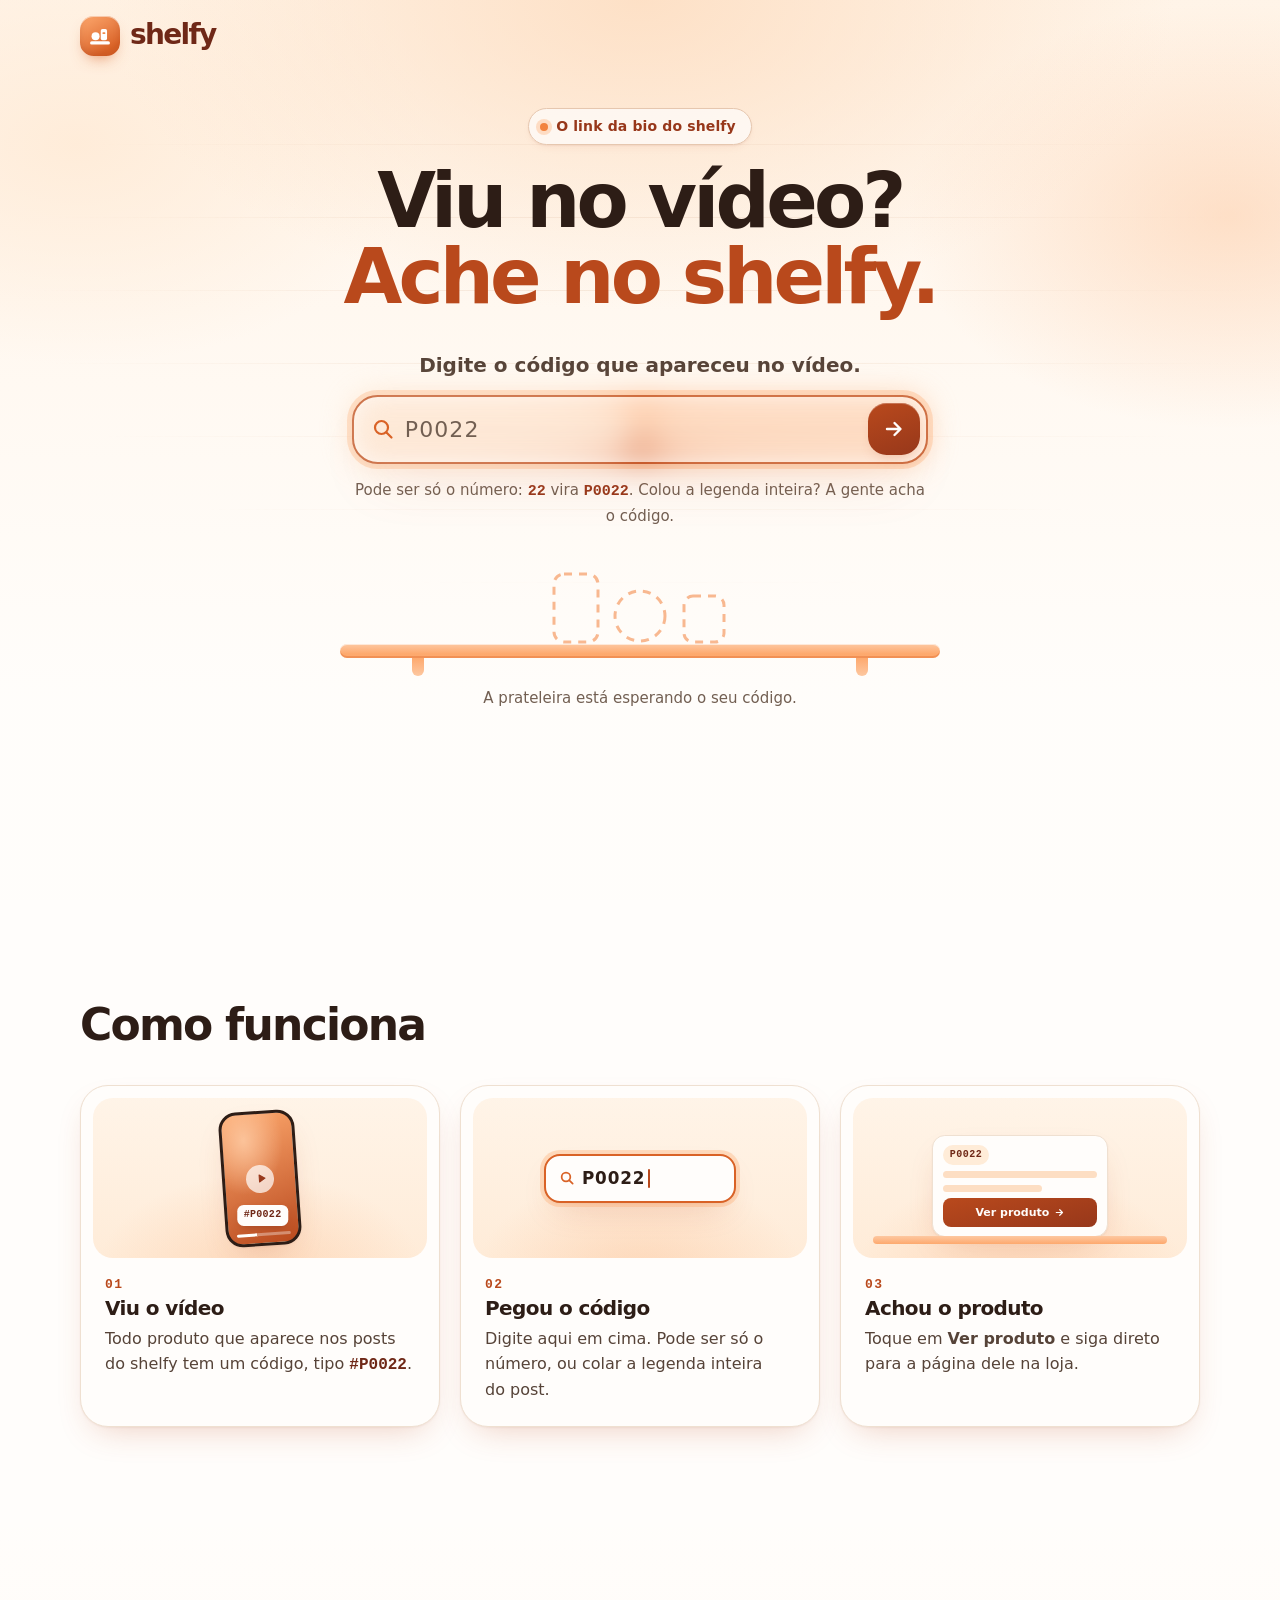
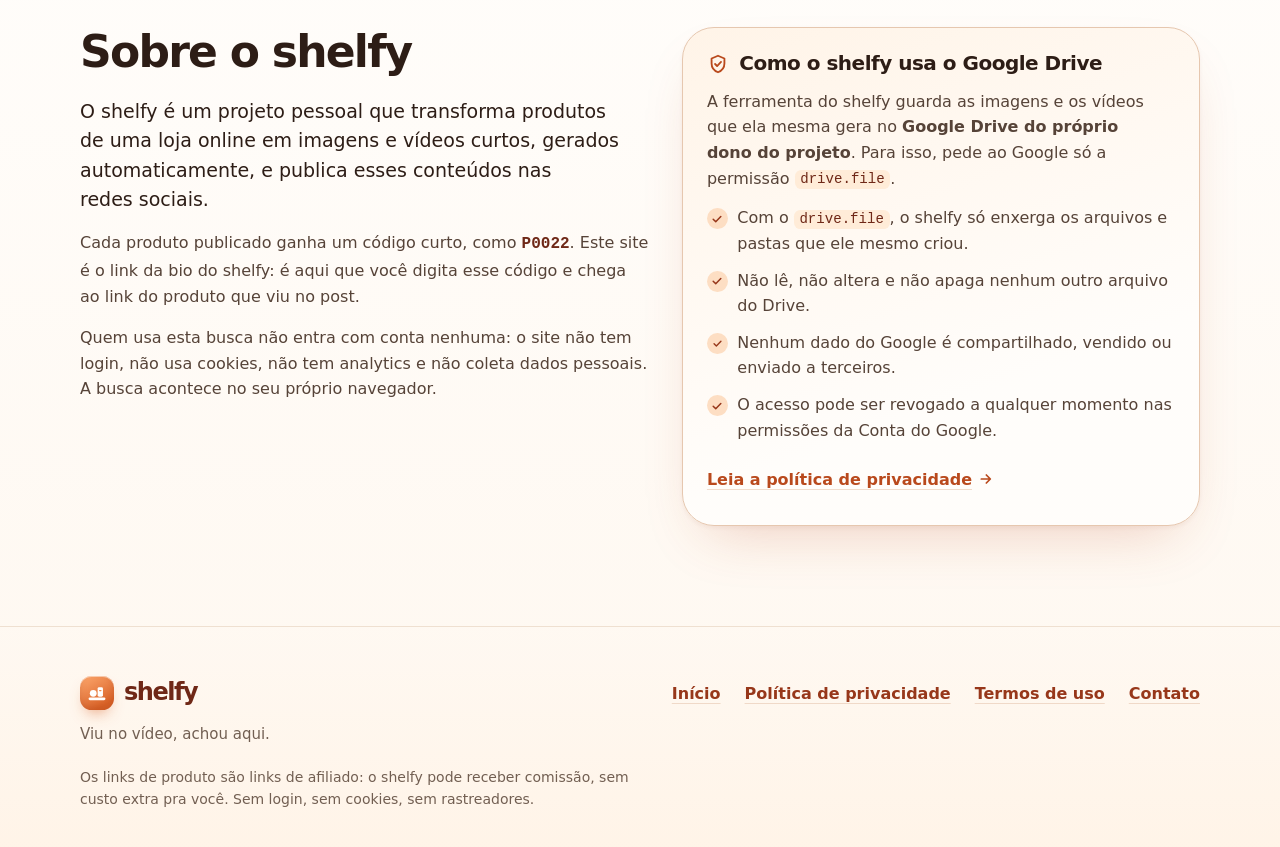
==== dev/porta/index.html @ 45ec9fb9 "porta de entrada: link curto sem o usuario do GitHub - dev/porta/: site minimo para uma organizacao " ====
<!DOCTYPE html>
<html lang="pt-BR">
<head>
<meta charset="utf-8">
<meta name="viewport" content="width=device-width, initial-scale=1">
<meta http-equiv="Content-Security-Policy" content="default-src 'none'; script-src 'sha256-FYHXNyGPxBYV+p+jvSPLFb/9W8Zt+WbIhKEmNaw3DXw='; style-src 'sha256-pxWFfUSVqOzCZxx7i1B1ltDarA6YT3xgQ3NxIfo7CDc='; img-src 'self'; base-uri 'none'; form-action 'none'; object-src 'none'; require-trusted-types-for 'script'; trusted-types 'none'; upgrade-insecure-requests">
<meta name="referrer" content="no-referrer">
<meta name="robots" content="noindex">
<title>shelfy — ache o produto do vídeo pelo código</title>
<meta name="description" content="Viu um produto num vídeo do shelfy? Digite o código do post e vá direto para o link do produto.">
<meta property="og:type" content="website">
<meta property="og:site_name" content="shelfy">
<meta property="og:locale" content="pt_BR">
<meta property="og:title" content="shelfy — ache o produto do vídeo pelo código">
<meta property="og:description" content="Viu no vídeo? Digite o código do post e vá direto para o link do produto.">
<meta property="og:image" content="https://carlosp1006.github.io/shelfy-site/img/og.png">
<meta property="og:image:width" content="1200">
<meta property="og:image:height" content="630">
<meta name="twitter:card" content="summary_large_image">
<meta http-equiv="refresh" content="2; url=https://carlosp1006.github.io/shelfy-site/">
<script>(function () {
  var destino = 'https://carlosp1006.github.io/shelfy-site/';
  var bruto = '';
  try {
    bruto = decodeURIComponent(location.pathname).replace(/^\/+|\/+$/g, '');
  } catch (erro) {
    bruto = '';
  }
  if (!bruto) bruto = new URLSearchParams(location.search).get('c') || location.hash.slice(1);
  var codigo = /^#?[Pp]?-?0*([0-9]{1,8})$/.exec(String(bruto).replace(/\s+/g, '').slice(0, 24));
  location.replace(codigo ? destino + '?c=P' + codigo[1].padStart(4, '0') : destino);
})();</script>
<style>body{margin:0;min-height:100vh;display:grid;place-items:center;font:600 1.125rem/1.5 system-ui,-apple-system,Roboto,sans-serif;background:#fff6ee;color:#6f2817;text-align:center}a{color:#b9491c}</style>
</head>
<body>
<p>Abrindo o shelfy…<br><a href="https://carlosp1006.github.io/shelfy-site/">Toque aqui se não abrir sozinho</a></p>
</body>
</html>
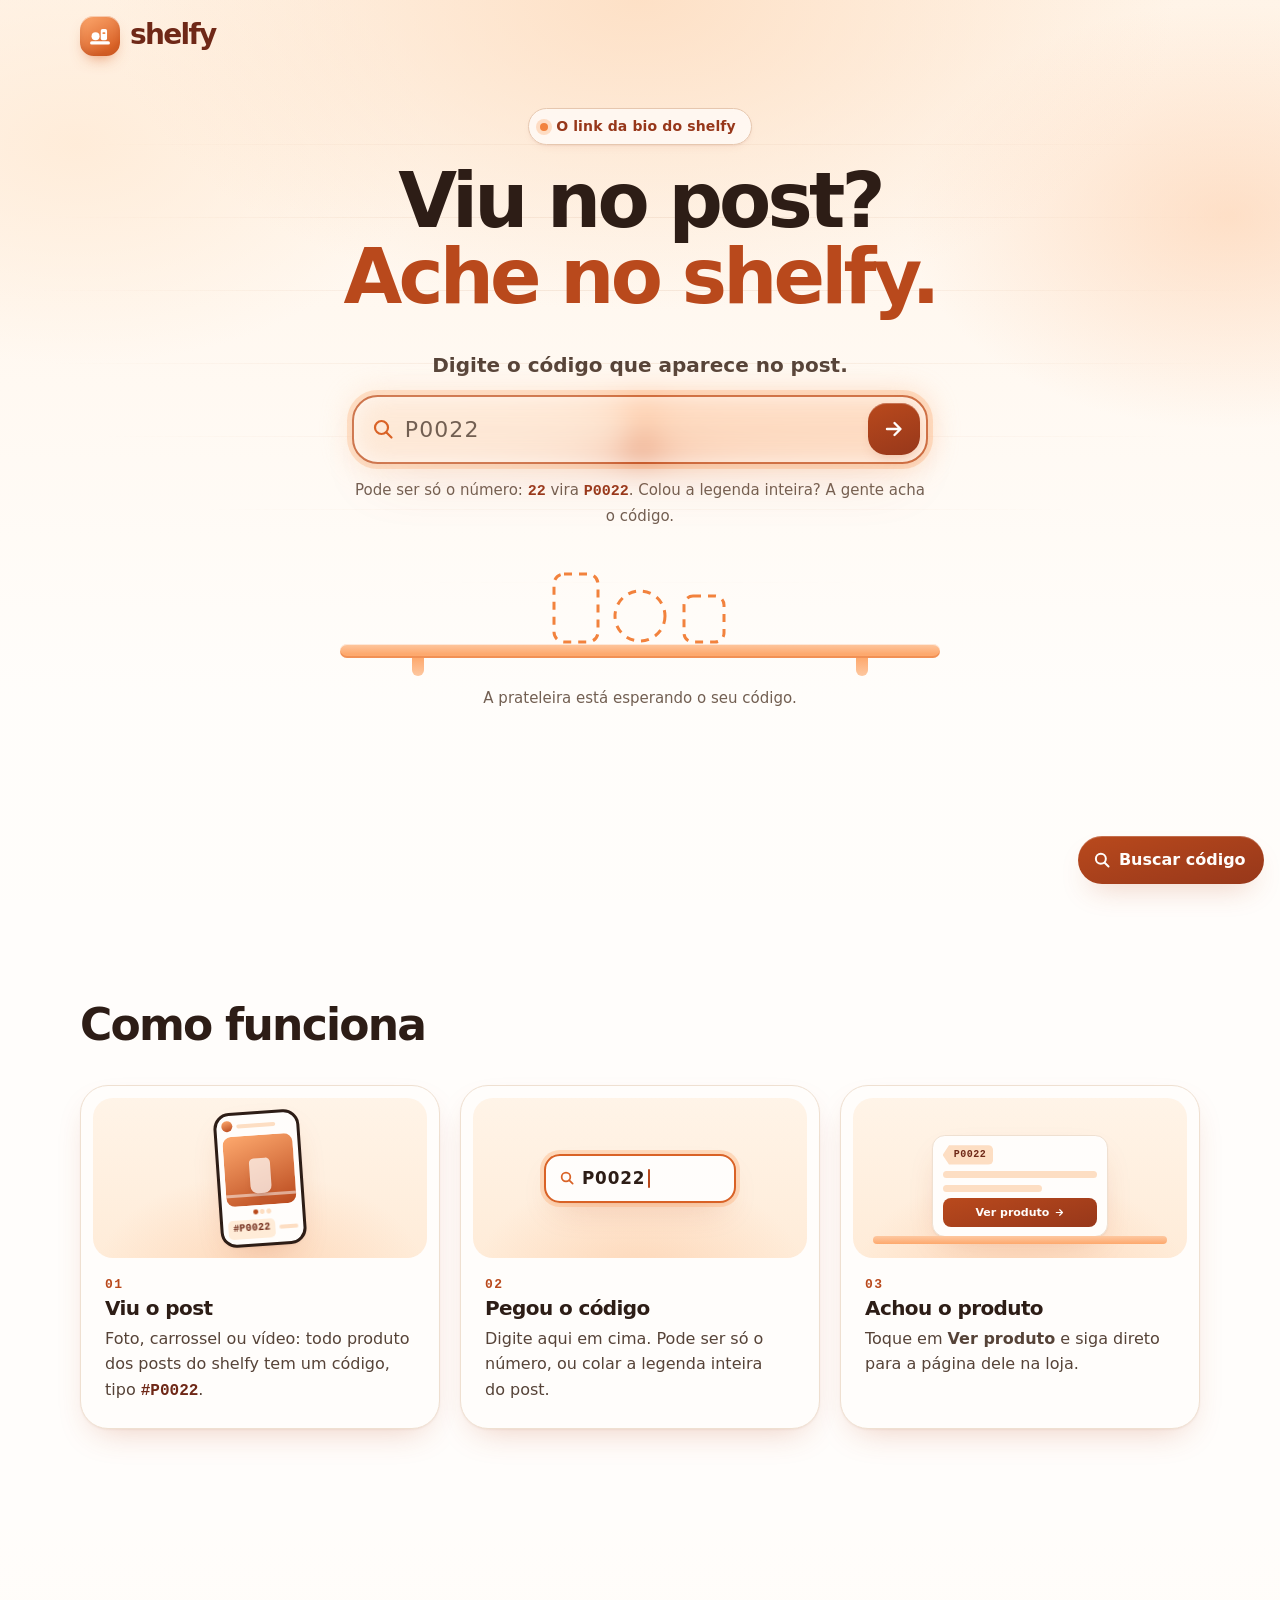
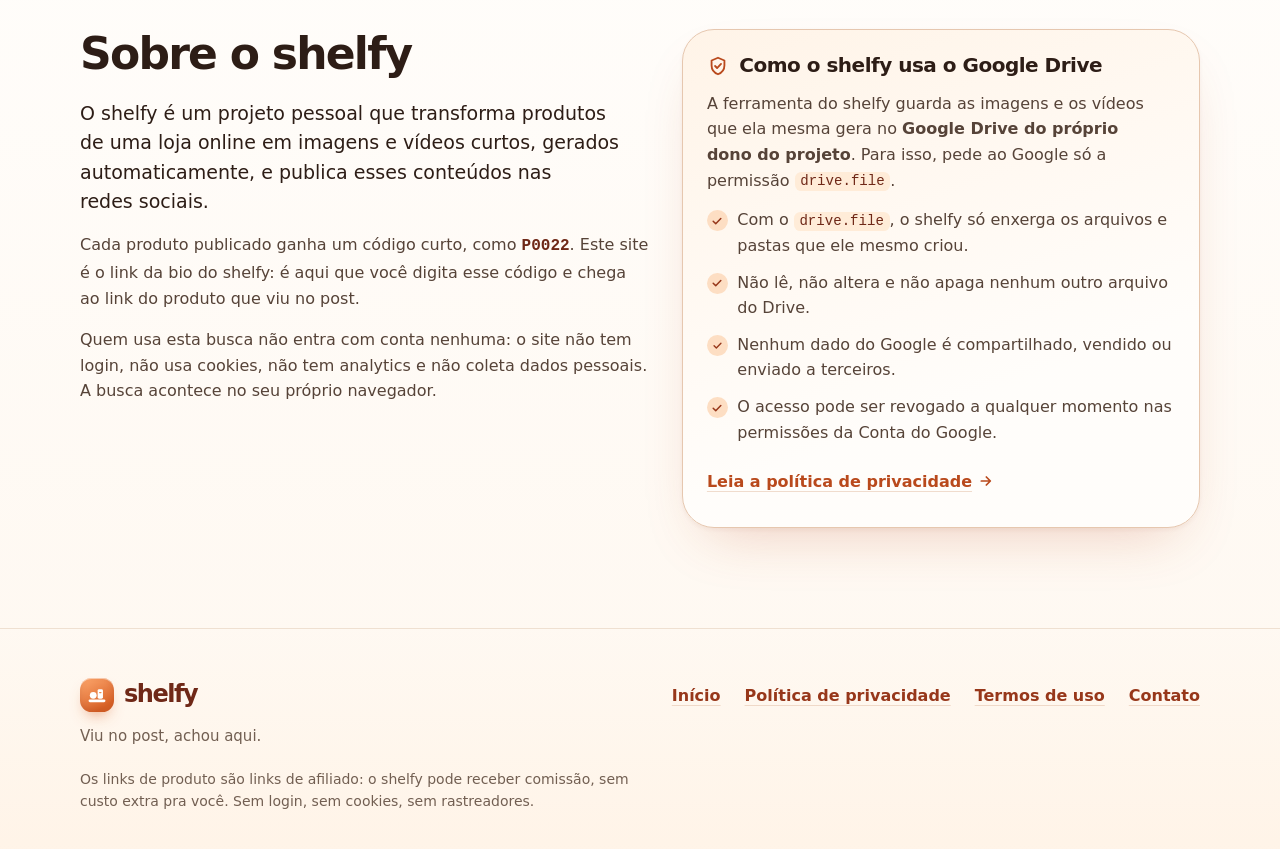
==== commit e8458ee1: "texto e design: "post" no lugar de "vídeo", arte de carrossel e prateleira viva O shelfy posta foto," ====
--- a/dev/porta/index.html
+++ b/dev/porta/index.html
@@ -6,13 +6,13 @@
 <meta http-equiv="Content-Security-Policy" content="default-src 'none'; script-src 'sha256-FYHXNyGPxBYV+p+jvSPLFb/9W8Zt+WbIhKEmNaw3DXw='; style-src 'sha256-pxWFfUSVqOzCZxx7i1B1ltDarA6YT3xgQ3NxIfo7CDc='; img-src 'self'; base-uri 'none'; form-action 'none'; object-src 'none'; require-trusted-types-for 'script'; trusted-types 'none'; upgrade-insecure-requests">
 <meta name="referrer" content="no-referrer">
 <meta name="robots" content="noindex">
-<title>shelfy — ache o produto do vídeo pelo código</title>
-<meta name="description" content="Viu um produto num vídeo do shelfy? Digite o código do post e vá direto para o link do produto.">
+<title>shelfy — ache o produto do post pelo código</title>
+<meta name="description" content="Viu um produto num post do shelfy? Digite o código e vá direto para o link do produto.">
 <meta property="og:type" content="website">
 <meta property="og:site_name" content="shelfy">
 <meta property="og:locale" content="pt_BR">
-<meta property="og:title" content="shelfy — ache o produto do vídeo pelo código">
-<meta property="og:description" content="Viu no vídeo? Digite o código do post e vá direto para o link do produto.">
+<meta property="og:title" content="shelfy — ache o produto do post pelo código">
+<meta property="og:description" content="Viu no post? Digite o código e vá direto para o link do produto.">
 <meta property="og:image" content="https://carlosp1006.github.io/shelfy-site/img/og.png">
 <meta property="og:image:width" content="1200">
 <meta property="og:image:height" content="630">
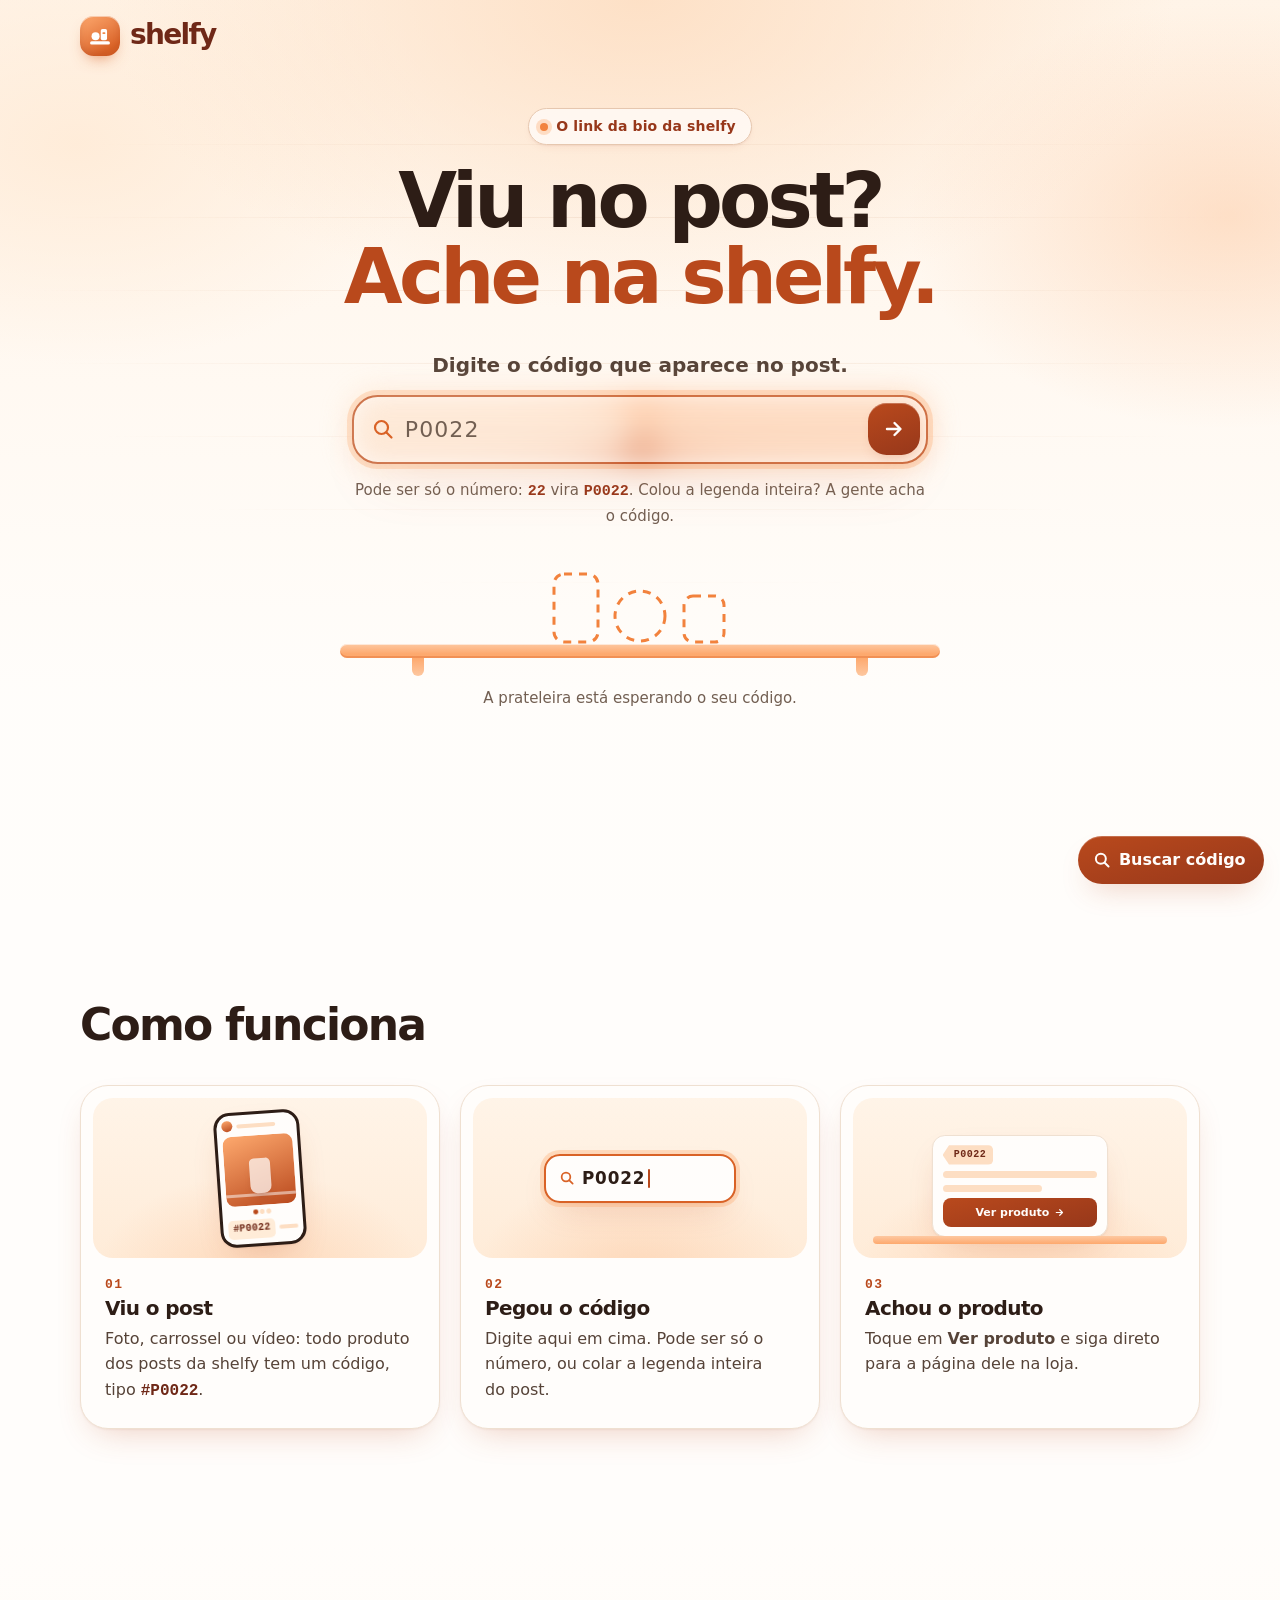
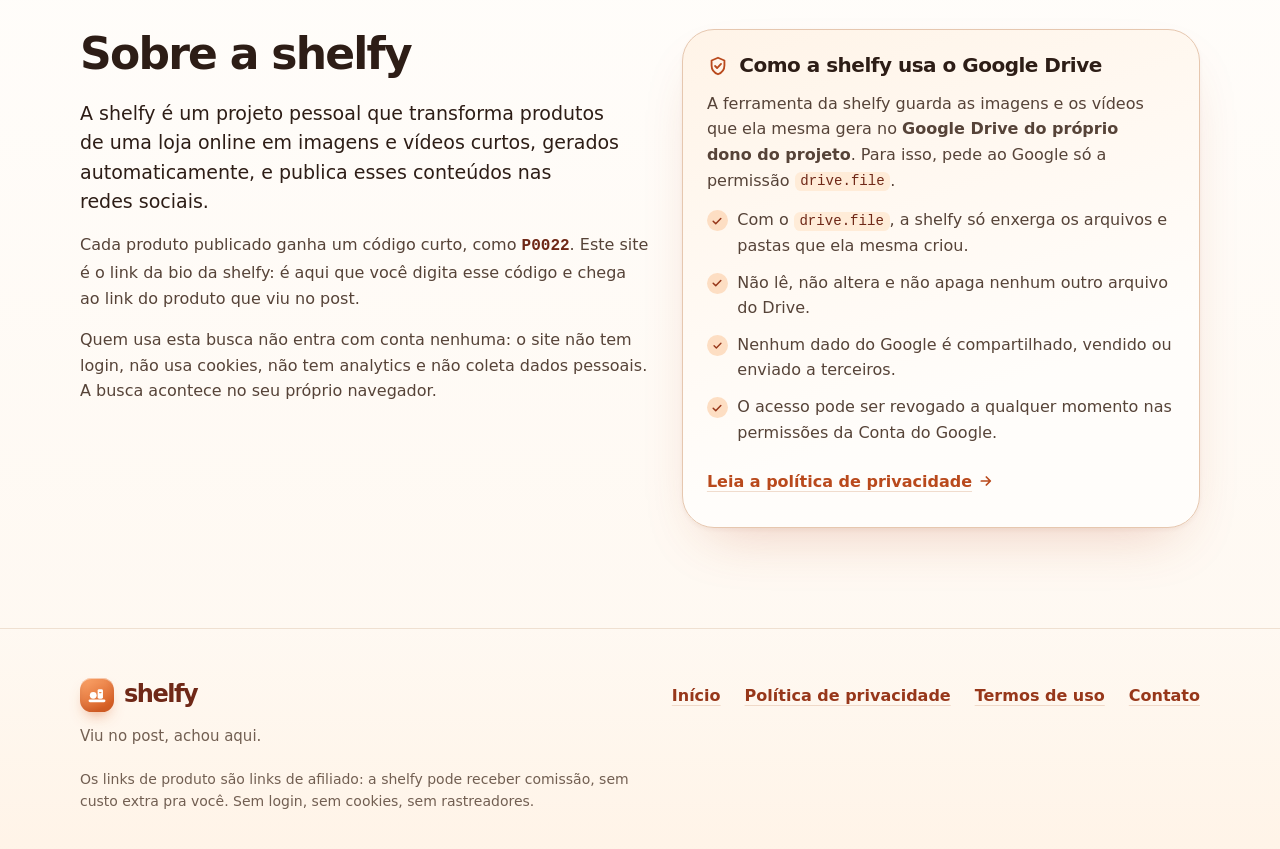
==== commit b2e95d5c: "nome: "shelfy" sempre no feminino (a, da, na, pela) Troca "o/do/no shelfy" por "a/da/na shelfy" nas " ====
--- a/dev/porta/index.html
+++ b/dev/porta/index.html
@@ -7,7 +7,7 @@
 <meta name="referrer" content="no-referrer">
 <meta name="robots" content="noindex">
 <title>shelfy — ache o produto do post pelo código</title>
-<meta name="description" content="Viu um produto num post do shelfy? Digite o código e vá direto para o link do produto.">
+<meta name="description" content="Viu um produto num post da shelfy? Digite o código e vá direto para o link do produto.">
 <meta property="og:type" content="website">
 <meta property="og:site_name" content="shelfy">
 <meta property="og:locale" content="pt_BR">
@@ -33,6 +33,6 @@
 <style>body{margin:0;min-height:100vh;display:grid;place-items:center;font:600 1.125rem/1.5 system-ui,-apple-system,Roboto,sans-serif;background:#fff6ee;color:#6f2817;text-align:center}a{color:#b9491c}</style>
 </head>
 <body>
-<p>Abrindo o shelfy…<br><a href="https://carlosp1006.github.io/shelfy-site/">Toque aqui se não abrir sozinho</a></p>
+<p>Abrindo a shelfy…<br><a href="https://carlosp1006.github.io/shelfy-site/">Toque aqui se não abrir sozinho</a></p>
 </body>
 </html>
